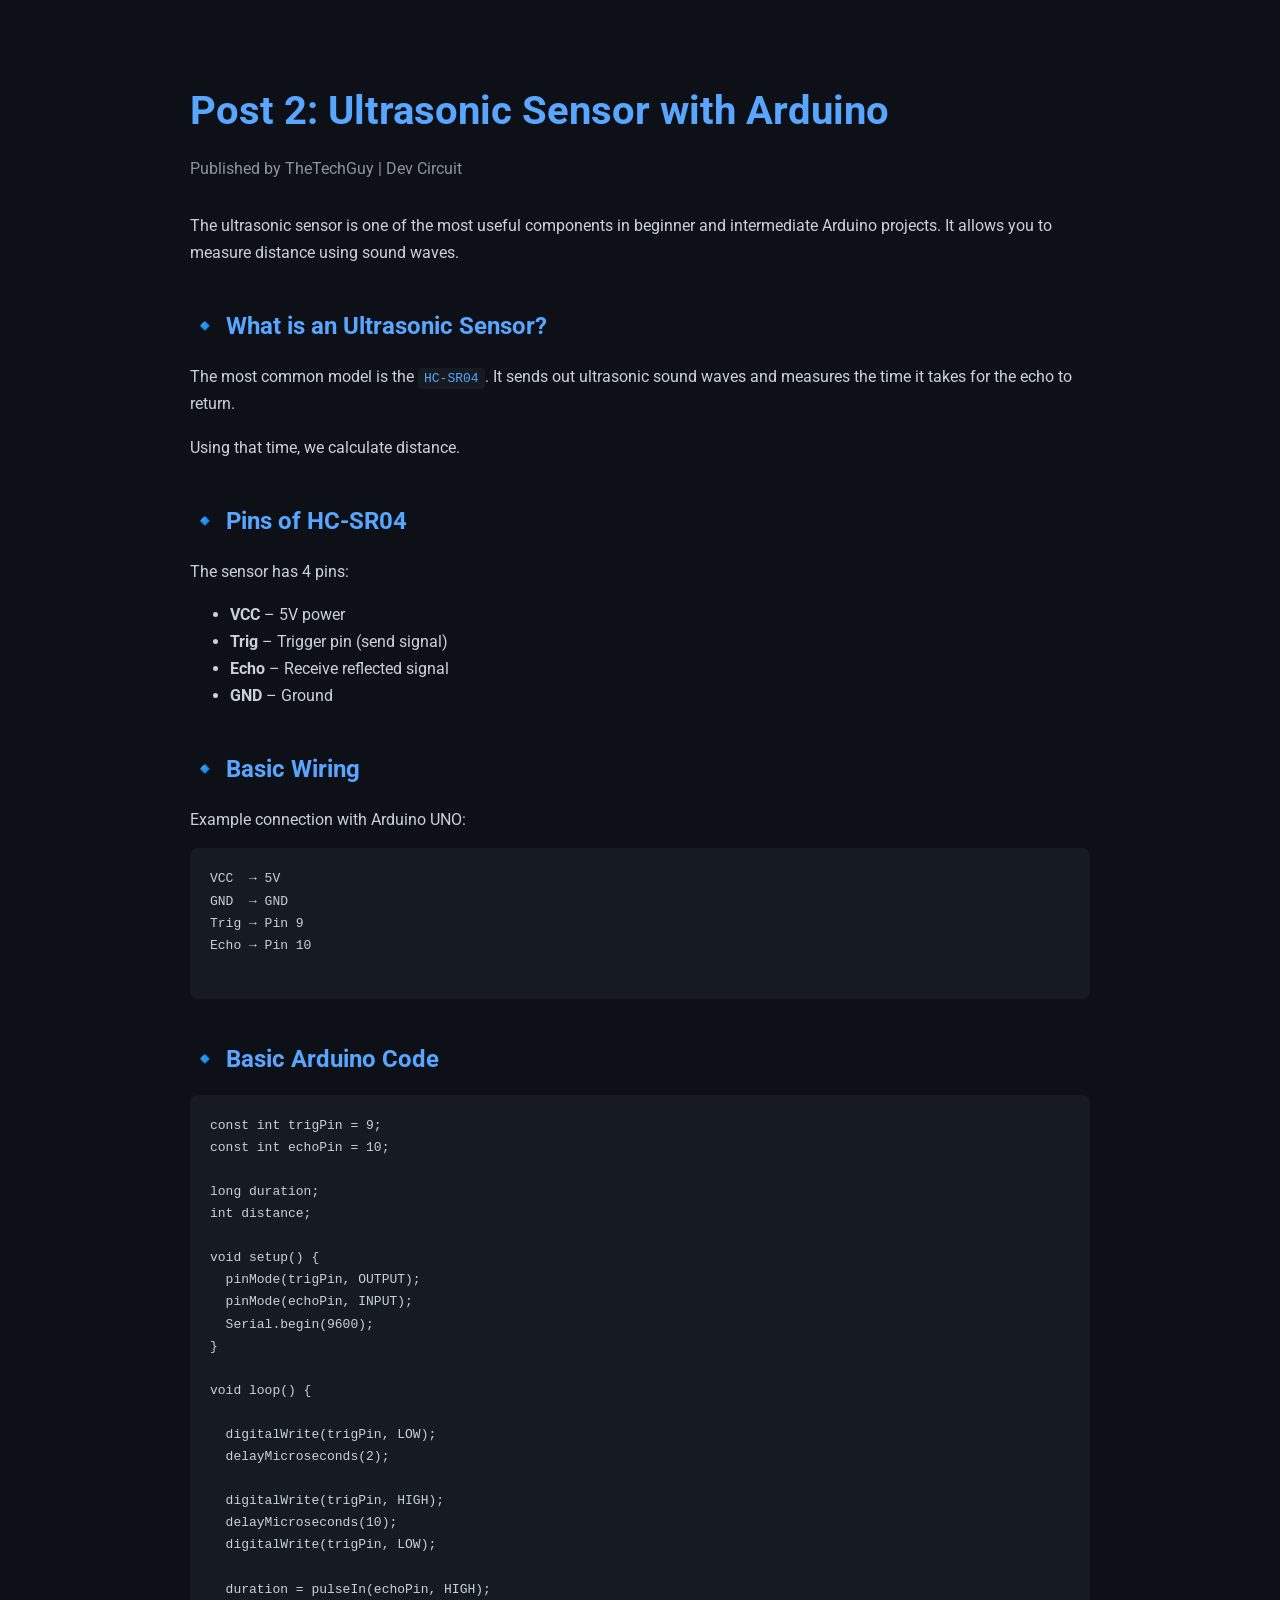
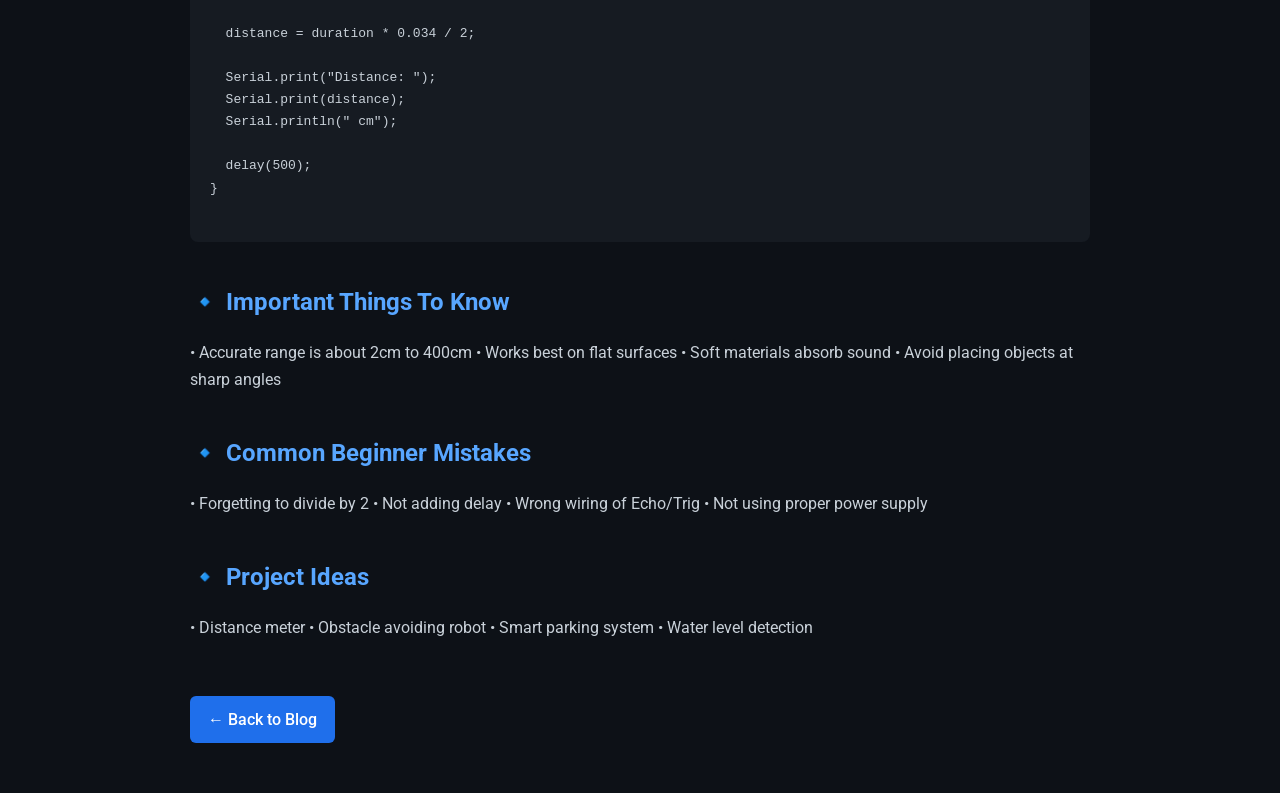
==== posts/post2/index.html @ 4c299bc2 "Post 2 Commit" ====
<!DOCTYPE html>
<html lang="en">
<head>
  <meta charset="UTF-8">
  <title>Ultrasonic Sensor with Arduino | DevCircuit</title>
  <meta name="viewport" content="width=device-width, initial-scale=1.0">

  <link href="https://fonts.googleapis.com/css2?family=Roboto:wght@400;500;700&display=swap" rel="stylesheet">

  <style>
    body {
      font-family: 'Roboto', sans-serif;
      background-color: #0d1117;
      color: #c9d1d9;
      margin: 0;
      padding: 0;
      line-height: 1.7;
    }

    .container {
      max-width: 900px;
      margin: auto;
      padding: 50px 20px;
    }

    h1 {
      color: #58a6ff;
      margin-bottom: 10px;
      font-size: 2.5rem;
    }

    .post-meta {
      color: #8b949e;
      margin-bottom: 30px;
    }

    h2 {
      color: #58a6ff;
      margin-top: 40px;
      margin-bottom: 15px;
    }

    p {
      margin-bottom: 15px;
    }

    code {
      background: #161b22;
      padding: 3px 6px;
      border-radius: 4px;
      color: #58a6ff;
    }

    pre {
      background: #161b22;
      padding: 20px;
      border-radius: 8px;
      overflow-x: auto;
      margin-bottom: 25px;
    }

    a {
      color: #58a6ff;
      text-decoration: none;
    }

    a:hover {
      text-decoration: underline;
    }

    .back-btn {
      display: inline-block;
      margin-top: 40px;
      padding: 10px 18px;
      background: #1f6feb;
      color: white;
      border-radius: 6px;
      text-decoration: none;
      font-weight: 500;
    }

    .back-btn:hover {
      background: #58a6ff;
    }
  </style>
</head>
<body>

  <div class="container">

    <h1>Post 2: Ultrasonic Sensor with Arduino</h1>
    <div class="post-meta">Published by TheTechGuy | Dev Circuit</div>

    <p>
      The ultrasonic sensor is one of the most useful components in beginner and intermediate Arduino projects.
      It allows you to measure distance using sound waves.
    </p>

    <h2>🔹 What is an Ultrasonic Sensor?</h2>

    <p>
      The most common model is the <code>HC-SR04</code>.
      It sends out ultrasonic sound waves and measures the time it takes for the echo to return.
    </p>

    <p>
      Using that time, we calculate distance.
    </p>

    <h2>🔹 Pins of HC-SR04</h2>

    <p>
      The sensor has 4 pins:
    </p>

    <ul>
      <li><strong>VCC</strong> – 5V power</li>
      <li><strong>Trig</strong> – Trigger pin (send signal)</li>
      <li><strong>Echo</strong> – Receive reflected signal</li>
      <li><strong>GND</strong> – Ground</li>
    </ul>

    <h2>🔹 Basic Wiring</h2>

    <p>
      Example connection with Arduino UNO:
    </p>

    <pre>
VCC  → 5V
GND  → GND
Trig → Pin 9
Echo → Pin 10
    </pre>

    <h2>🔹 Basic Arduino Code</h2>

    <pre>
const int trigPin = 9;
const int echoPin = 10;

long duration;
int distance;

void setup() {
  pinMode(trigPin, OUTPUT);
  pinMode(echoPin, INPUT);
  Serial.begin(9600);
}

void loop() {

  digitalWrite(trigPin, LOW);
  delayMicroseconds(2);

  digitalWrite(trigPin, HIGH);
  delayMicroseconds(10);
  digitalWrite(trigPin, LOW);

  duration = pulseIn(echoPin, HIGH);

  distance = duration * 0.034 / 2;

  Serial.print("Distance: ");
  Serial.print(distance);
  Serial.println(" cm");

  delay(500);
}
    </pre>

    <h2>🔹 Important Things To Know</h2>

    <p>
      • Accurate range is about 2cm to 400cm  
      • Works best on flat surfaces  
      • Soft materials absorb sound  
      • Avoid placing objects at sharp angles  
    </p>

    <h2>🔹 Common Beginner Mistakes</h2>

    <p>
      • Forgetting to divide by 2  
      • Not adding delay  
      • Wrong wiring of Echo/Trig  
      • Not using proper power supply  
    </p>

    <h2>🔹 Project Ideas</h2>

    <p>
      • Distance meter  
      • Obstacle avoiding robot  
      • Smart parking system  
      • Water level detection  
    </p>

    <a href="../index.html" class="back-btn">← Back to Blog</a>

  </div>

</body>
</html>
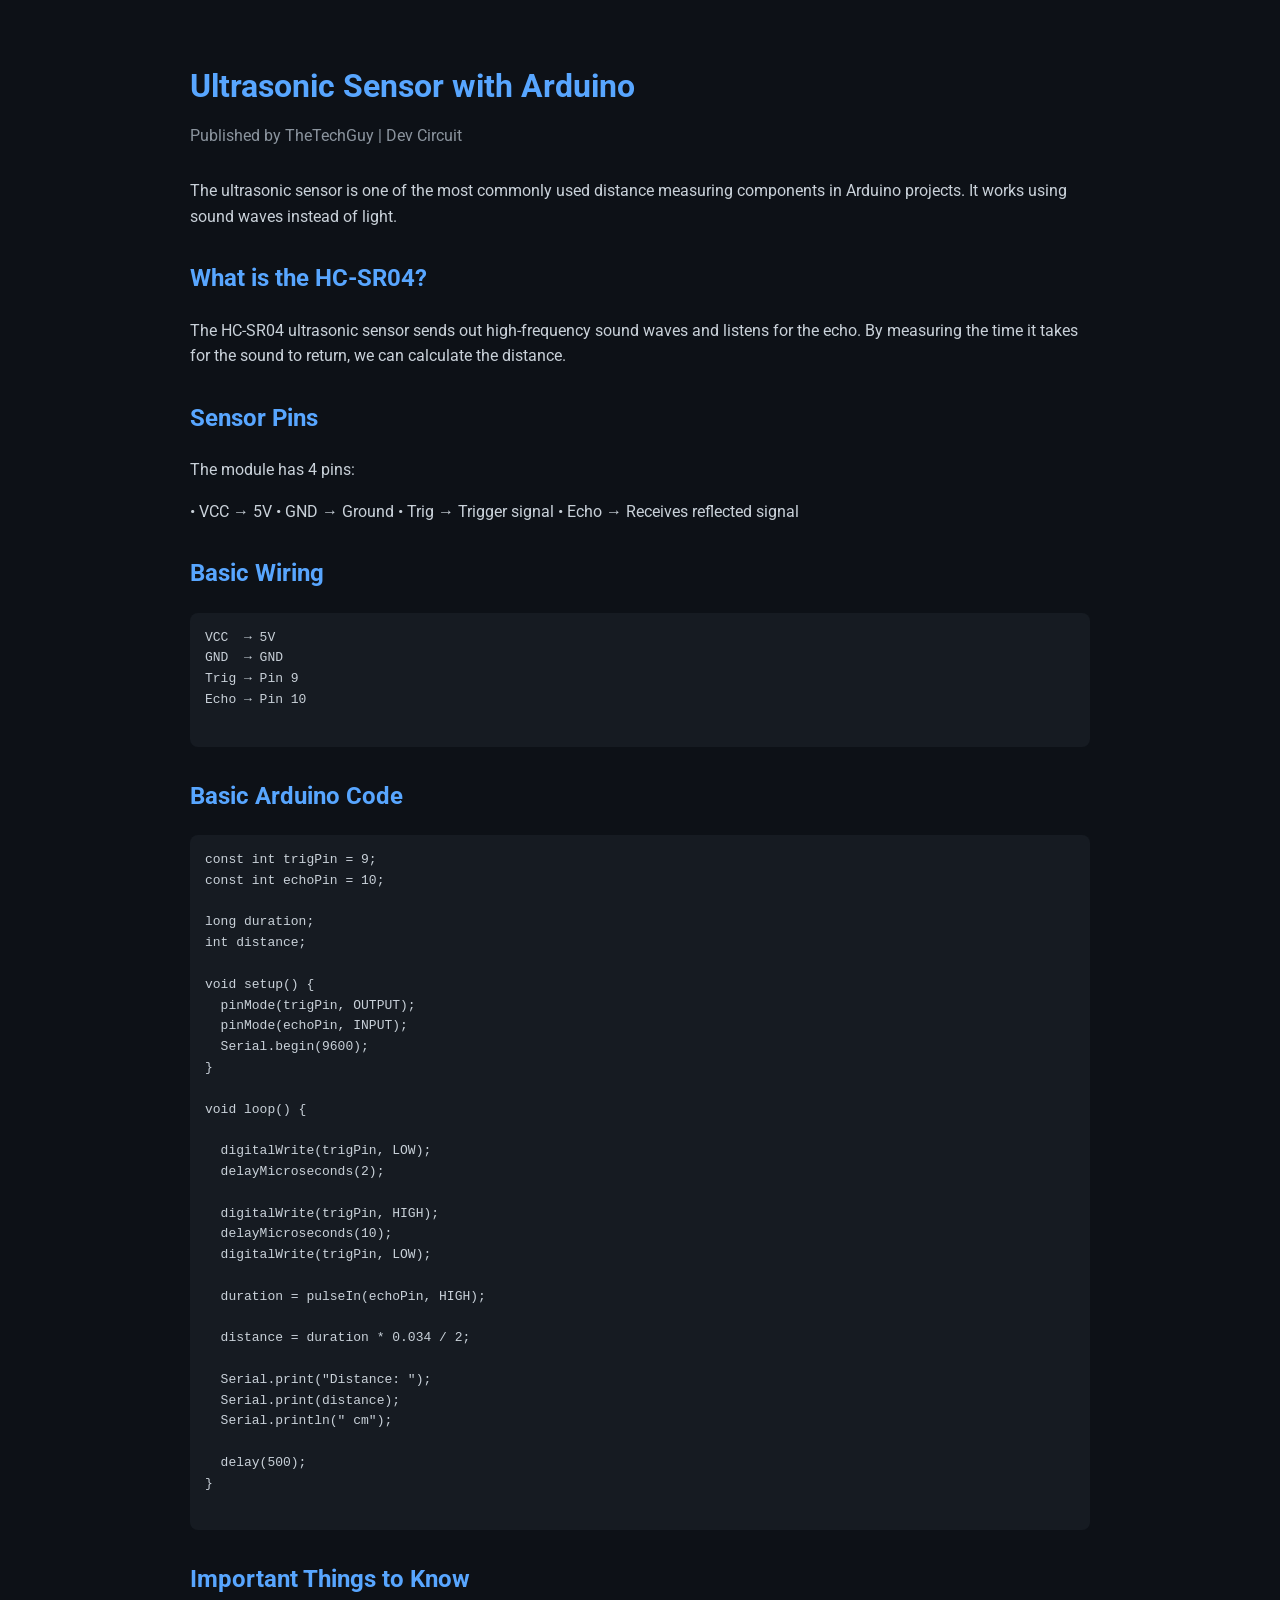
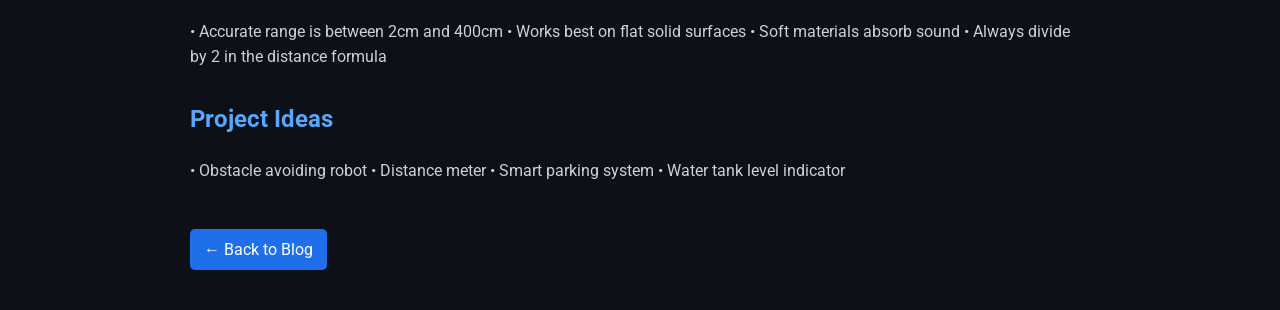
==== commit 30de6849: "Format Changed" ====
--- a/posts/post2/index.html
+++ b/posts/post2/index.html
@@ -14,19 +14,18 @@
       color: #c9d1d9;
       margin: 0;
       padding: 0;
-      line-height: 1.7;
+      line-height: 1.6;
     }
 
     .container {
       max-width: 900px;
       margin: auto;
-      padding: 50px 20px;
+      padding: 40px 20px;
     }
 
     h1 {
       color: #58a6ff;
       margin-bottom: 10px;
-      font-size: 2.5rem;
     }
 
     .post-meta {
@@ -36,8 +35,7 @@
 
     h2 {
       color: #58a6ff;
-      margin-top: 40px;
-      margin-bottom: 15px;
+      margin-top: 30px;
     }
 
     p {
@@ -46,17 +44,16 @@
 
     code {
       background: #161b22;
-      padding: 3px 6px;
+      padding: 4px 6px;
       border-radius: 4px;
       color: #58a6ff;
     }
 
     pre {
       background: #161b22;
-      padding: 20px;
+      padding: 15px;
       border-radius: 8px;
       overflow-x: auto;
-      margin-bottom: 25px;
     }
 
     a {
@@ -70,13 +67,12 @@
 
     .back-btn {
       display: inline-block;
-      margin-top: 40px;
-      padding: 10px 18px;
+      margin-top: 30px;
+      padding: 8px 14px;
       background: #1f6feb;
       color: white;
-      border-radius: 6px;
+      border-radius: 5px;
       text-decoration: none;
-      font-weight: 500;
     }
 
     .back-btn:hover {
@@ -88,44 +84,32 @@
 
   <div class="container">
 
-    <h1>Post 2: Ultrasonic Sensor with Arduino</h1>
+    <h1>Ultrasonic Sensor with Arduino</h1>
     <div class="post-meta">Published by TheTechGuy | Dev Circuit</div>
 
     <p>
-      The ultrasonic sensor is one of the most useful components in beginner and intermediate Arduino projects.
-      It allows you to measure distance using sound waves.
+      The ultrasonic sensor is one of the most commonly used distance measuring components in Arduino projects.
+      It works using sound waves instead of light.
     </p>
 
-    <h2>🔹 What is an Ultrasonic Sensor?</h2>
-
+    <h2>What is the HC-SR04?</h2>
     <p>
-      The most common model is the <code>HC-SR04</code>.
-      It sends out ultrasonic sound waves and measures the time it takes for the echo to return.
+      The HC-SR04 ultrasonic sensor sends out high-frequency sound waves and listens for the echo.
+      By measuring the time it takes for the sound to return, we can calculate the distance.
     </p>
 
+    <h2>Sensor Pins</h2>
     <p>
-      Using that time, we calculate distance.
+      The module has 4 pins:
+    </p>
+    <p>
+      • VCC → 5V  
+      • GND → Ground  
+      • Trig → Trigger signal  
+      • Echo → Receives reflected signal  
     </p>
 
-    <h2>🔹 Pins of HC-SR04</h2>
-
-    <p>
-      The sensor has 4 pins:
-    </p>
-
-    <ul>
-      <li><strong>VCC</strong> – 5V power</li>
-      <li><strong>Trig</strong> – Trigger pin (send signal)</li>
-      <li><strong>Echo</strong> – Receive reflected signal</li>
-      <li><strong>GND</strong> – Ground</li>
-    </ul>
-
-    <h2>🔹 Basic Wiring</h2>
-
-    <p>
-      Example connection with Arduino UNO:
-    </p>
-
+    <h2>Basic Wiring</h2>
     <pre>
 VCC  → 5V
 GND  → GND
@@ -133,8 +117,7 @@
 Echo → Pin 10
     </pre>
 
-    <h2>🔹 Basic Arduino Code</h2>
-
+    <h2>Basic Arduino Code</h2>
     <pre>
 const int trigPin = 9;
 const int echoPin = 10;
@@ -169,31 +152,20 @@
 }
     </pre>
 
-    <h2>🔹 Important Things To Know</h2>
-
+    <h2>Important Things to Know</h2>
     <p>
-      • Accurate range is about 2cm to 400cm  
-      • Works best on flat surfaces  
+      • Accurate range is between 2cm and 400cm  
+      • Works best on flat solid surfaces  
       • Soft materials absorb sound  
-      • Avoid placing objects at sharp angles  
+      • Always divide by 2 in the distance formula  
     </p>
 
-    <h2>🔹 Common Beginner Mistakes</h2>
-
+    <h2>Project Ideas</h2>
     <p>
-      • Forgetting to divide by 2  
-      • Not adding delay  
-      • Wrong wiring of Echo/Trig  
-      • Not using proper power supply  
-    </p>
-
-    <h2>🔹 Project Ideas</h2>
-
-    <p>
+      • Obstacle avoiding robot  
       • Distance meter  
-      • Obstacle avoiding robot  
       • Smart parking system  
-      • Water level detection  
+      • Water tank level indicator  
     </p>
 
     <a href="../index.html" class="back-btn">← Back to Blog</a>
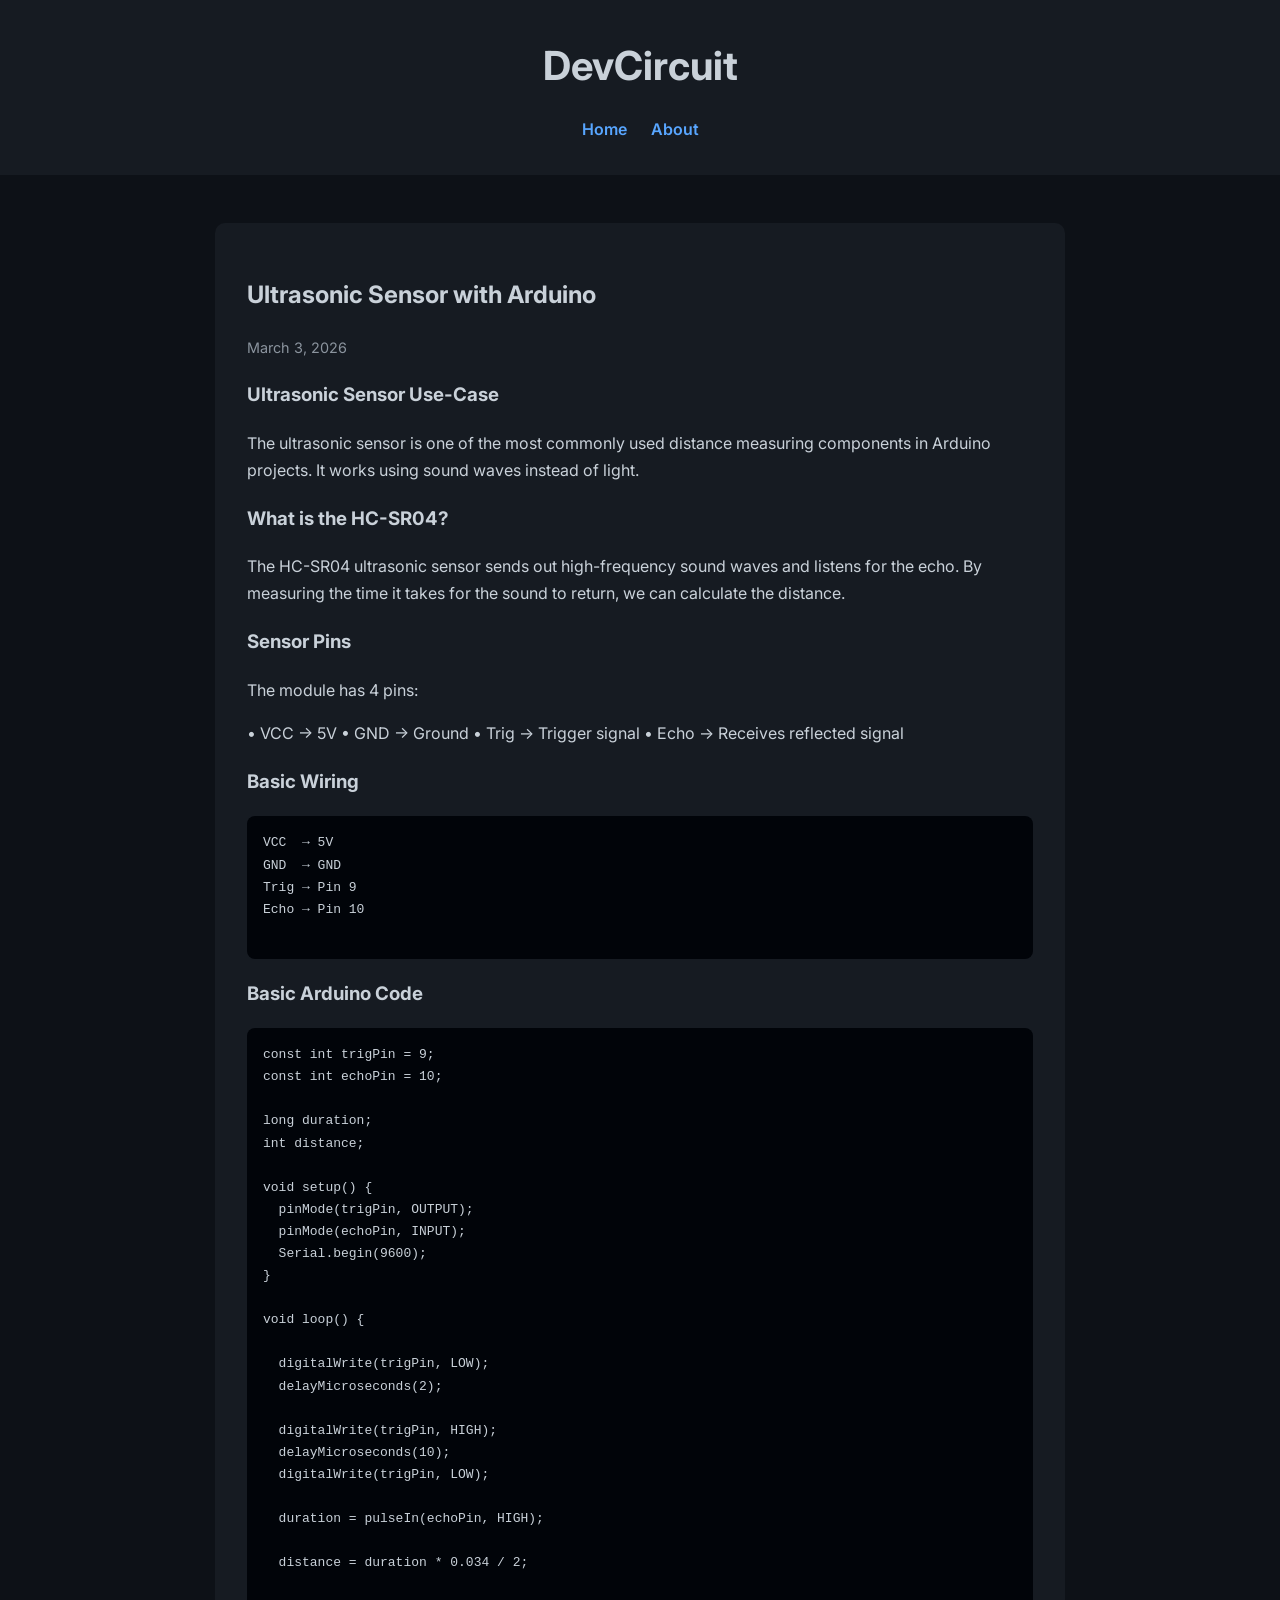
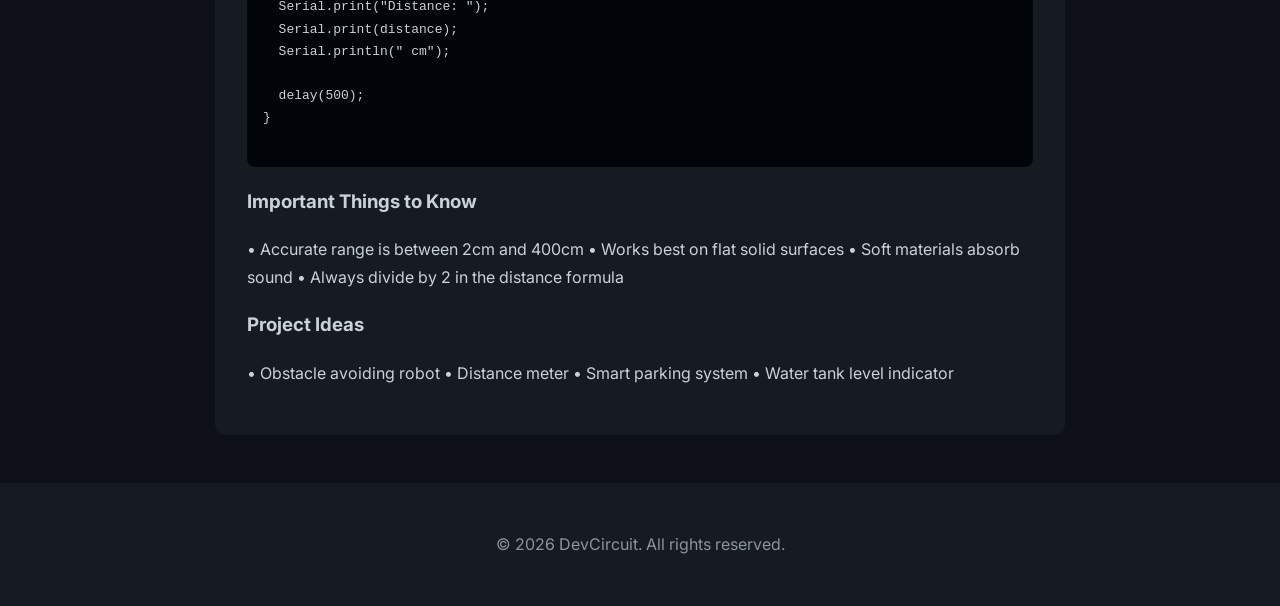
==== commit 4121fb82: "Updated Post 2" ====
--- a/posts/post2/index.html
+++ b/posts/post2/index.html
@@ -4,101 +4,39 @@
   <meta charset="UTF-8">
   <title>Ultrasonic Sensor with Arduino | DevCircuit</title>
   <meta name="viewport" content="width=device-width, initial-scale=1.0">
-
-  <link href="https://fonts.googleapis.com/css2?family=Roboto:wght@400;500;700&display=swap" rel="stylesheet">
-
-  <style>
-    body {
-      font-family: 'Roboto', sans-serif;
-      background-color: #0d1117;
-      color: #c9d1d9;
-      margin: 0;
-      padding: 0;
-      line-height: 1.6;
-    }
-
-    .container {
-      max-width: 900px;
-      margin: auto;
-      padding: 40px 20px;
-    }
-
-    h1 {
-      color: #58a6ff;
-      margin-bottom: 10px;
-    }
-
-    .post-meta {
-      color: #8b949e;
-      margin-bottom: 30px;
-    }
-
-    h2 {
-      color: #58a6ff;
-      margin-top: 30px;
-    }
-
-    p {
-      margin-bottom: 15px;
-    }
-
-    code {
-      background: #161b22;
-      padding: 4px 6px;
-      border-radius: 4px;
-      color: #58a6ff;
-    }
-
-    pre {
-      background: #161b22;
-      padding: 15px;
-      border-radius: 8px;
-      overflow-x: auto;
-    }
-
-    a {
-      color: #58a6ff;
-      text-decoration: none;
-    }
-
-    a:hover {
-      text-decoration: underline;
-    }
-
-    .back-btn {
-      display: inline-block;
-      margin-top: 30px;
-      padding: 8px 14px;
-      background: #1f6feb;
-      color: white;
-      border-radius: 5px;
-      text-decoration: none;
-    }
-
-    .back-btn:hover {
-      background: #58a6ff;
-    }
-  </style>
+  
+  <link href="https://fonts.googleapis.com/css2?family=Inter:wght@400;600;700&display=swap" rel="stylesheet">
+  
+  <link rel="stylesheet" href="../../css/style.css">
 </head>
 <body>
 
-  <div class="container">
+<header>
+  <h1>DevCircuit</h1>
+  <nav>
+    <a href="../../index.html">Home</a>
+    <a href="../../about.html">About</a>
+  </nav>
+</header>
 
-    <h1>Ultrasonic Sensor with Arduino</h1>
-    <div class="post-meta">Published by TheTechGuy | Dev Circuit</div>
+<main>
+  <article class="content">
+    <h2>Ultrasonic Sensor with Arduino</h2>
+    <p class="date">March 3, 2026</p>
 
+    <h3>Ultrasonic Sensor Use-Case</h3>
     <p>
       The ultrasonic sensor is one of the most commonly used distance measuring components in Arduino projects.
       It works using sound waves instead of light.
     </p>
 
-    <h2>What is the HC-SR04?</h2>
+    <h3>What is the HC-SR04?</h3>
     <p>
       The HC-SR04 ultrasonic sensor sends out high-frequency sound waves and listens for the echo.
       By measuring the time it takes for the sound to return, we can calculate the distance.
     </p>
 
-    <h2>Sensor Pins</h2>
+    <h3>Sensor Pins</h3>
     <p>
       The module has 4 pins:
     </p>
@@ -109,7 +47,7 @@
       • Echo → Receives reflected signal  
     </p>
 
-    <h2>Basic Wiring</h2>
+    <h3>Basic Wiring</h3>
     <pre>
 VCC  → 5V
 GND  → GND
@@ -117,7 +55,7 @@
 Echo → Pin 10
     </pre>
 
-    <h2>Basic Arduino Code</h2>
+    <h3>Basic Arduino Code</h3>
     <pre>
 const int trigPin = 9;
 const int echoPin = 10;
@@ -152,7 +90,7 @@
 }
     </pre>
 
-    <h2>Important Things to Know</h2>
+    <h3>Important Things to Know</h3>
     <p>
       • Accurate range is between 2cm and 400cm  
       • Works best on flat solid surfaces  
@@ -160,7 +98,7 @@
       • Always divide by 2 in the distance formula  
     </p>
 
-    <h2>Project Ideas</h2>
+    <h3>Project Ideas</h3>
     <p>
       • Obstacle avoiding robot  
       • Distance meter  
@@ -168,9 +106,12 @@
       • Water tank level indicator  
     </p>
 
-    <a href="../index.html" class="back-btn">← Back to Blog</a>
+  </article>
+</main>
 
-  </div>
+<footer>
+  <p>© 2026 DevCircuit. All rights reserved.</p>
+</footer>
 
 </body>
 </html>
--- a/css/style.css
+++ b/css/style.css
@@ -0,0 +1,108 @@
+body {
+  font-family: 'Inter', sans-serif;
+  background-color: #0d1117;
+  color: #c9d1d9;
+  margin: 0;
+  padding: 0;
+  line-height: 1.7;
+}
+
+/* Header */
+header {
+  background-color: #161b22;
+  text-align: center;
+  padding: 2rem 1rem;
+}
+
+header h1 {
+  margin: 0;
+  font-size: 2.5rem;
+  font-weight: 700;
+}
+
+header p {
+  margin-top: 0.5rem;
+  color: #8b949e;
+}
+
+nav {
+  margin-top: 1rem;
+}
+
+nav a {
+  color: #58a6ff;
+  text-decoration: none;
+  margin: 0 10px;
+  font-weight: 600;
+}
+
+nav a:hover {
+  text-decoration: underline;
+}
+
+/* Main Layout */
+main {
+  max-width: 850px;
+  margin: 3rem auto;
+  padding: 0 1rem;
+}
+
+/* Blog Cards */
+.card {
+  background-color: #161b22;
+  padding: 1.5rem;
+  border-radius: 10px;
+  margin-bottom: 2rem;
+  transition: 0.2s ease;
+}
+
+.card:hover {
+  transform: translateY(-4px);
+}
+
+.card h2 {
+  margin-top: 0;
+}
+
+.card h2 a {
+  color: #58a6ff;
+  text-decoration: none;
+}
+
+.card h2 a:hover {
+  text-decoration: underline;
+}
+
+.date {
+  color: #8b949e;
+  font-size: 0.9rem;
+  margin-bottom: 1rem;
+}
+
+/* Content pages */
+.content {
+  background-color: #161b22;
+  padding: 2rem;
+  border-radius: 10px;
+}
+
+/* Code blocks */
+pre {
+  background-color: #010409;
+  padding: 1rem;
+  border-radius: 8px;
+  overflow-x: auto;
+}
+
+code {
+  font-family: monospace;
+}
+
+/* Footer */
+footer {
+  text-align: center;
+  padding: 2rem 1rem;
+  background-color: #161b22;
+  color: #8b949e;
+  margin-top: 3rem;
+}
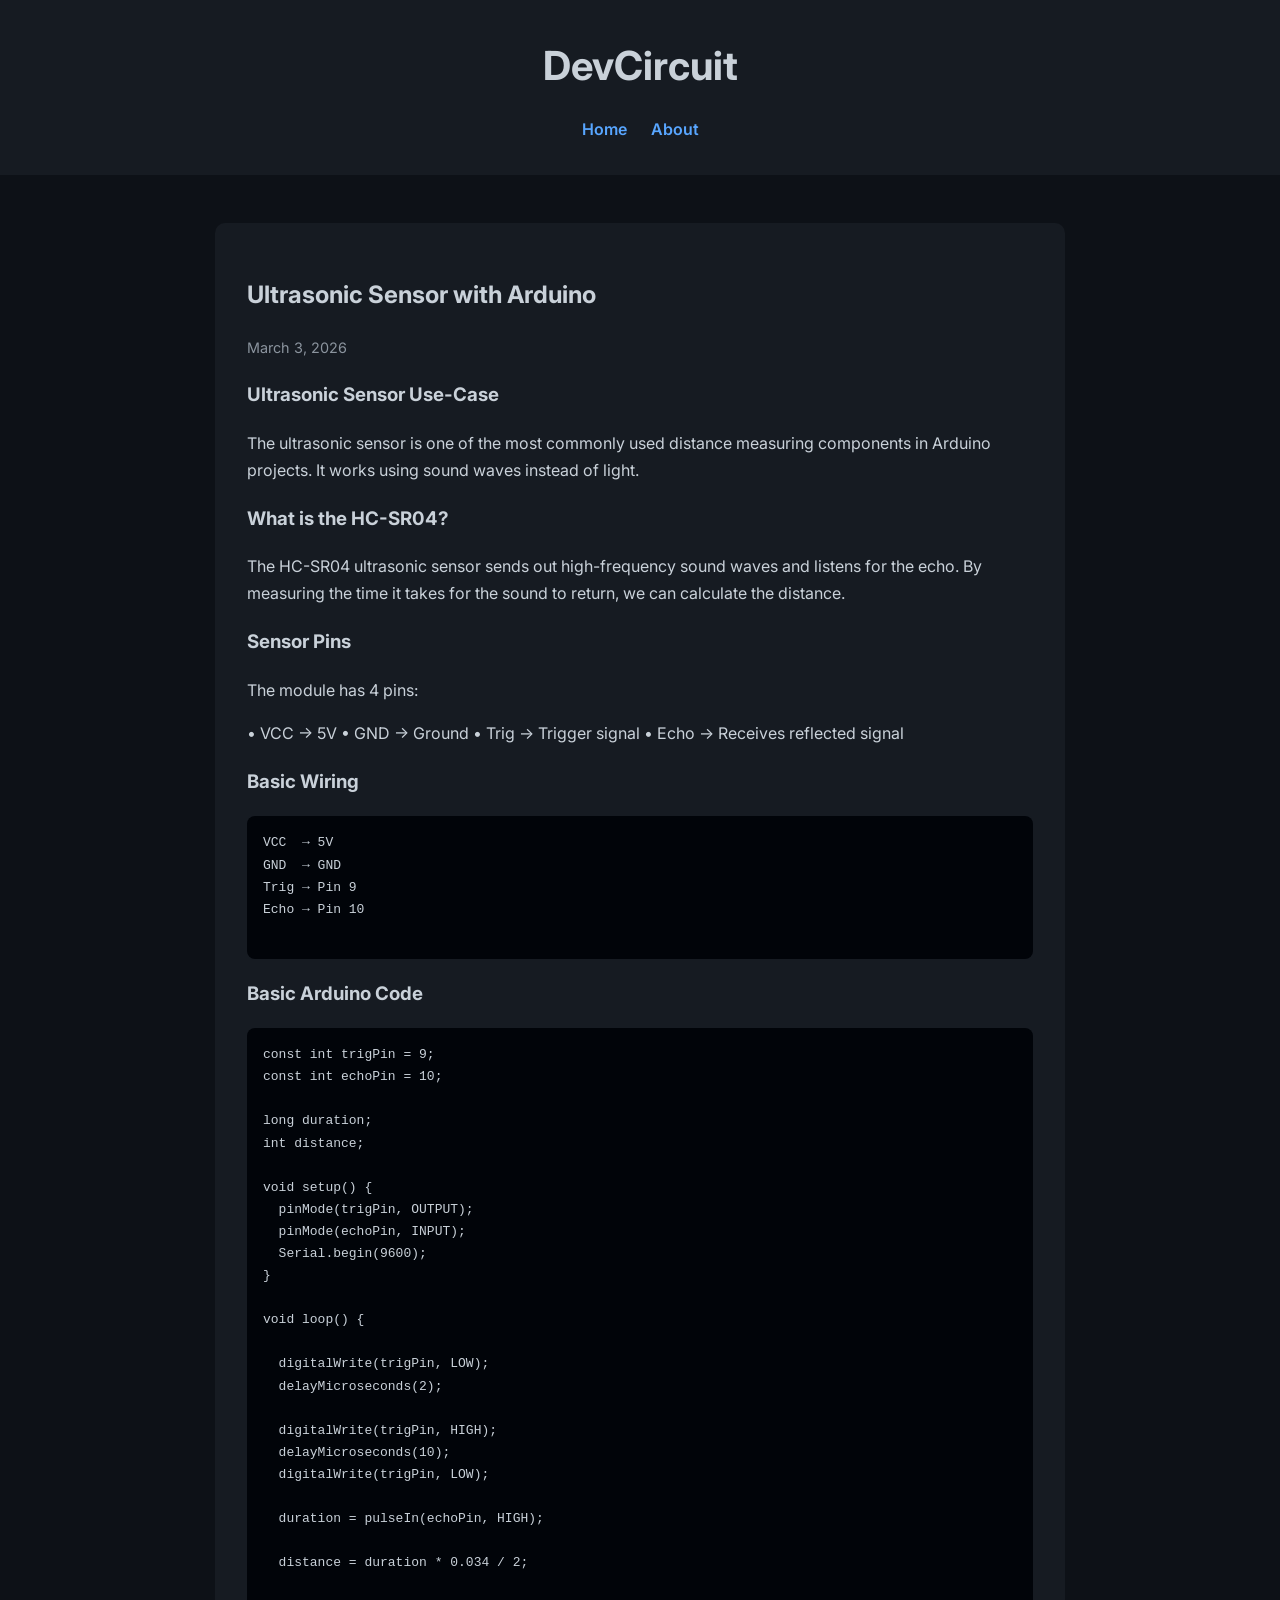
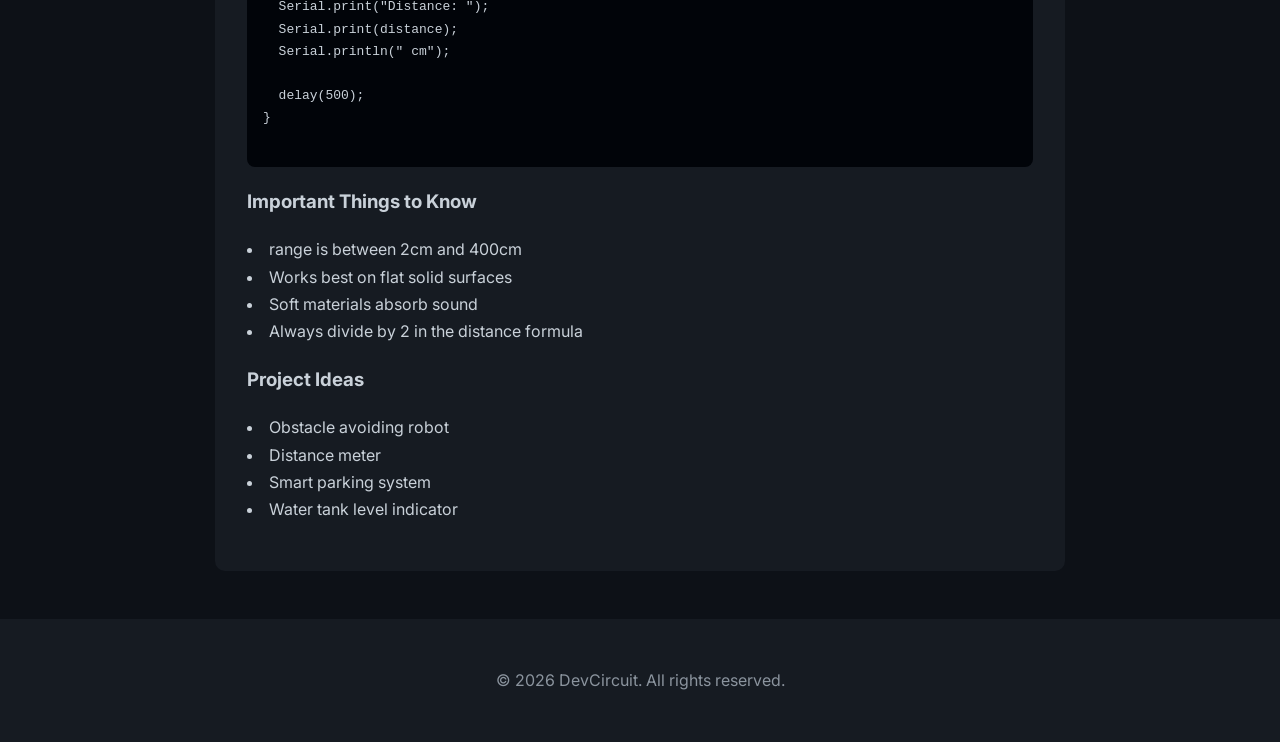
==== commit d6b90509: "Updated Points Fix" ====
--- a/posts/post2/index.html
+++ b/posts/post2/index.html
@@ -92,18 +92,18 @@
 
     <h3>Important Things to Know</h3>
     <p>
-      • Accurate range is between 2cm and 400cm  
-      • Works best on flat solid surfaces  
-      • Soft materials absorb sound  
-      • Always divide by 2 in the distance formula  
+      <li>range is between 2cm and 400cm</li>
+      <li>Works best on flat solid surfaces</li>
+      <li>Soft materials absorb sound</li>
+      <li>Always divide by 2 in the distance formula</li>
     </p>
 
     <h3>Project Ideas</h3>
     <p>
-      • Obstacle avoiding robot  
-      • Distance meter  
-      • Smart parking system  
-      • Water tank level indicator  
+      <li>Obstacle avoiding robot</li>  
+      <li>Distance meter</li>  
+      <li>Smart parking system </li> 
+      <li>Water tank level indicator</li>  
     </p>
 
   </article>
